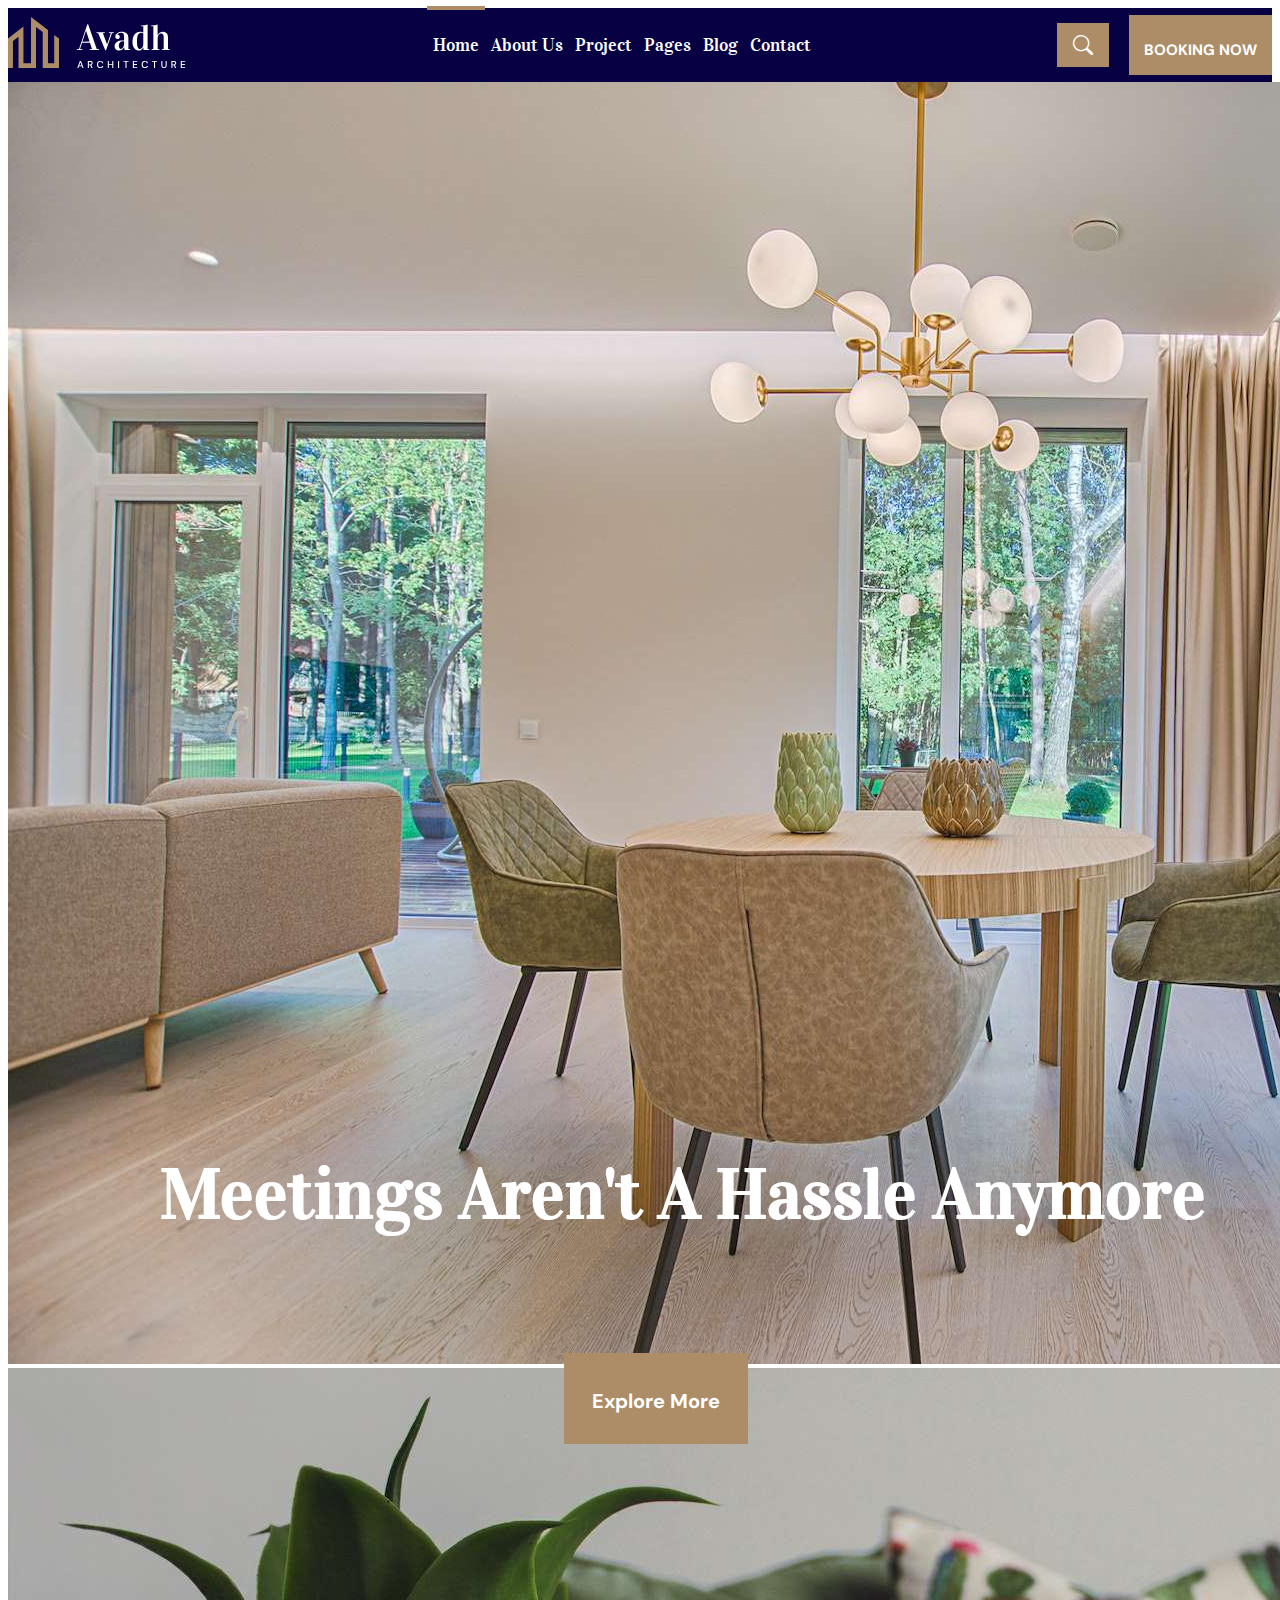
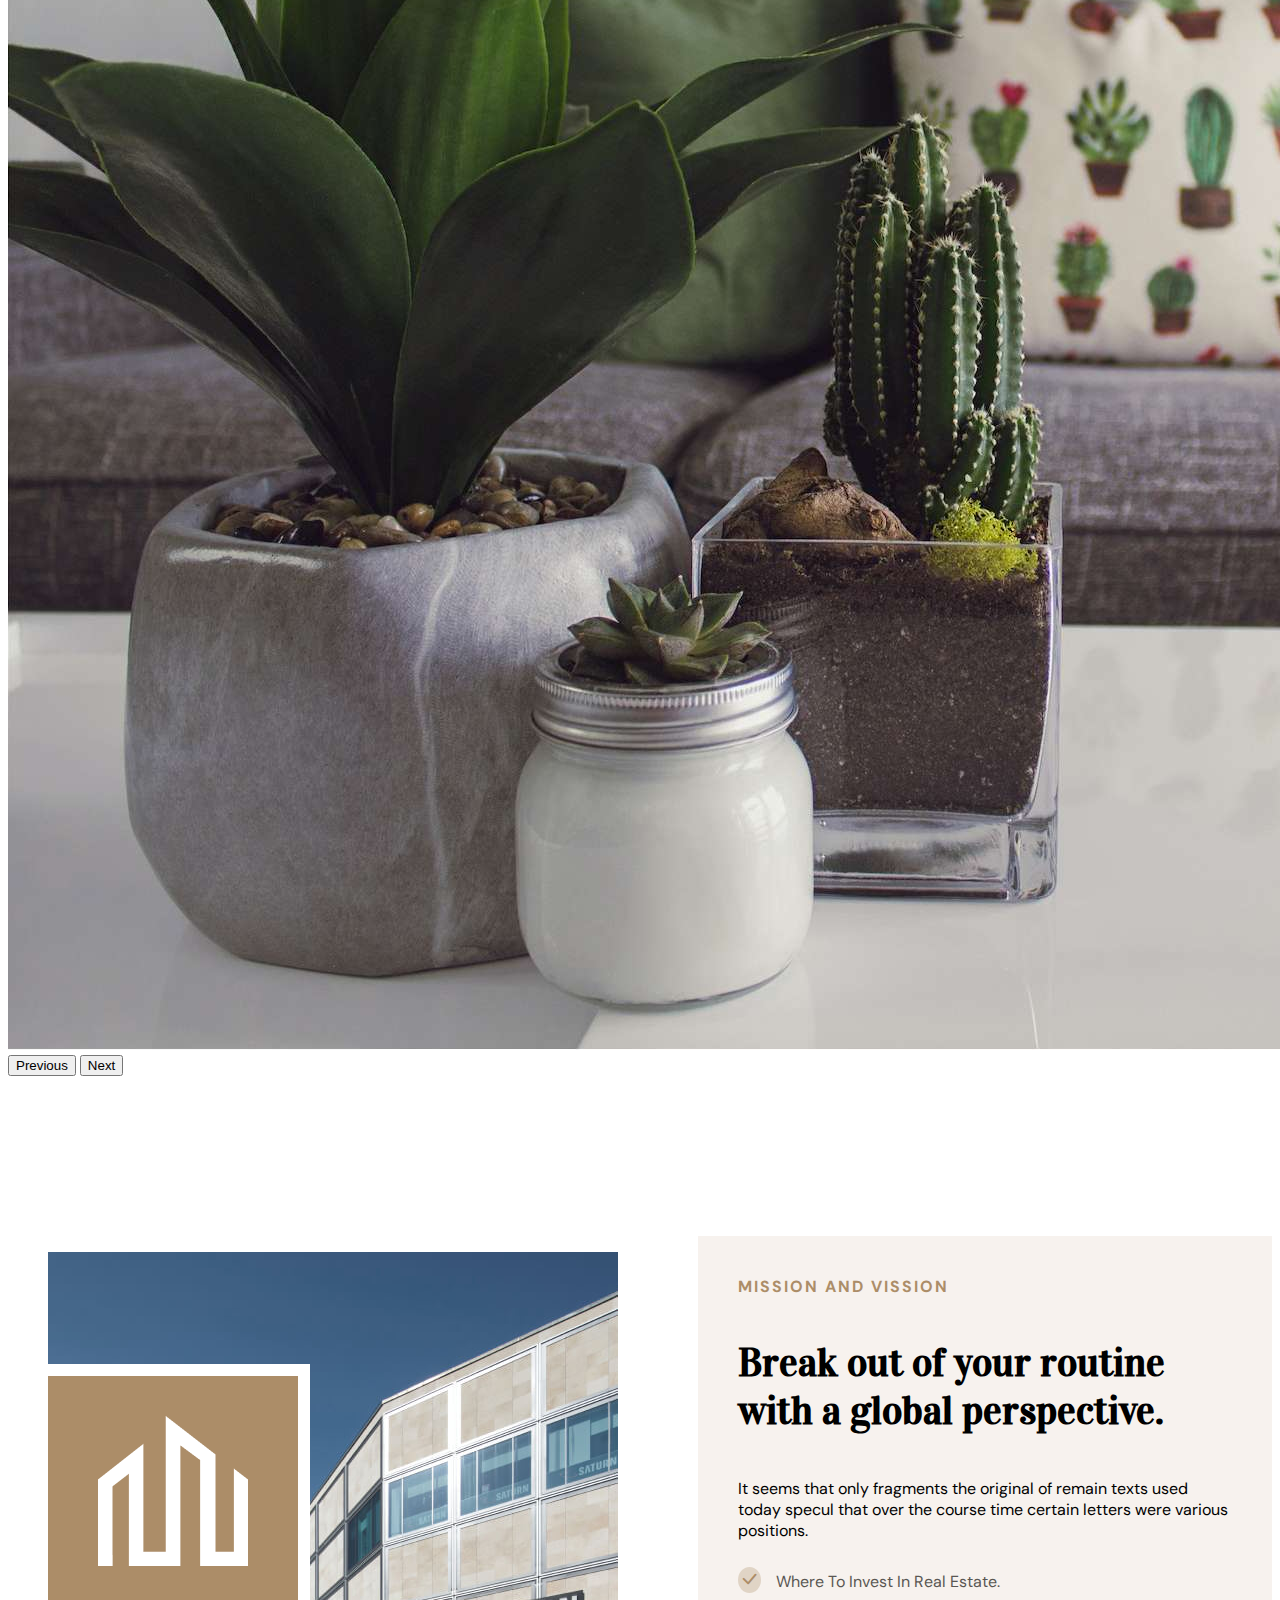
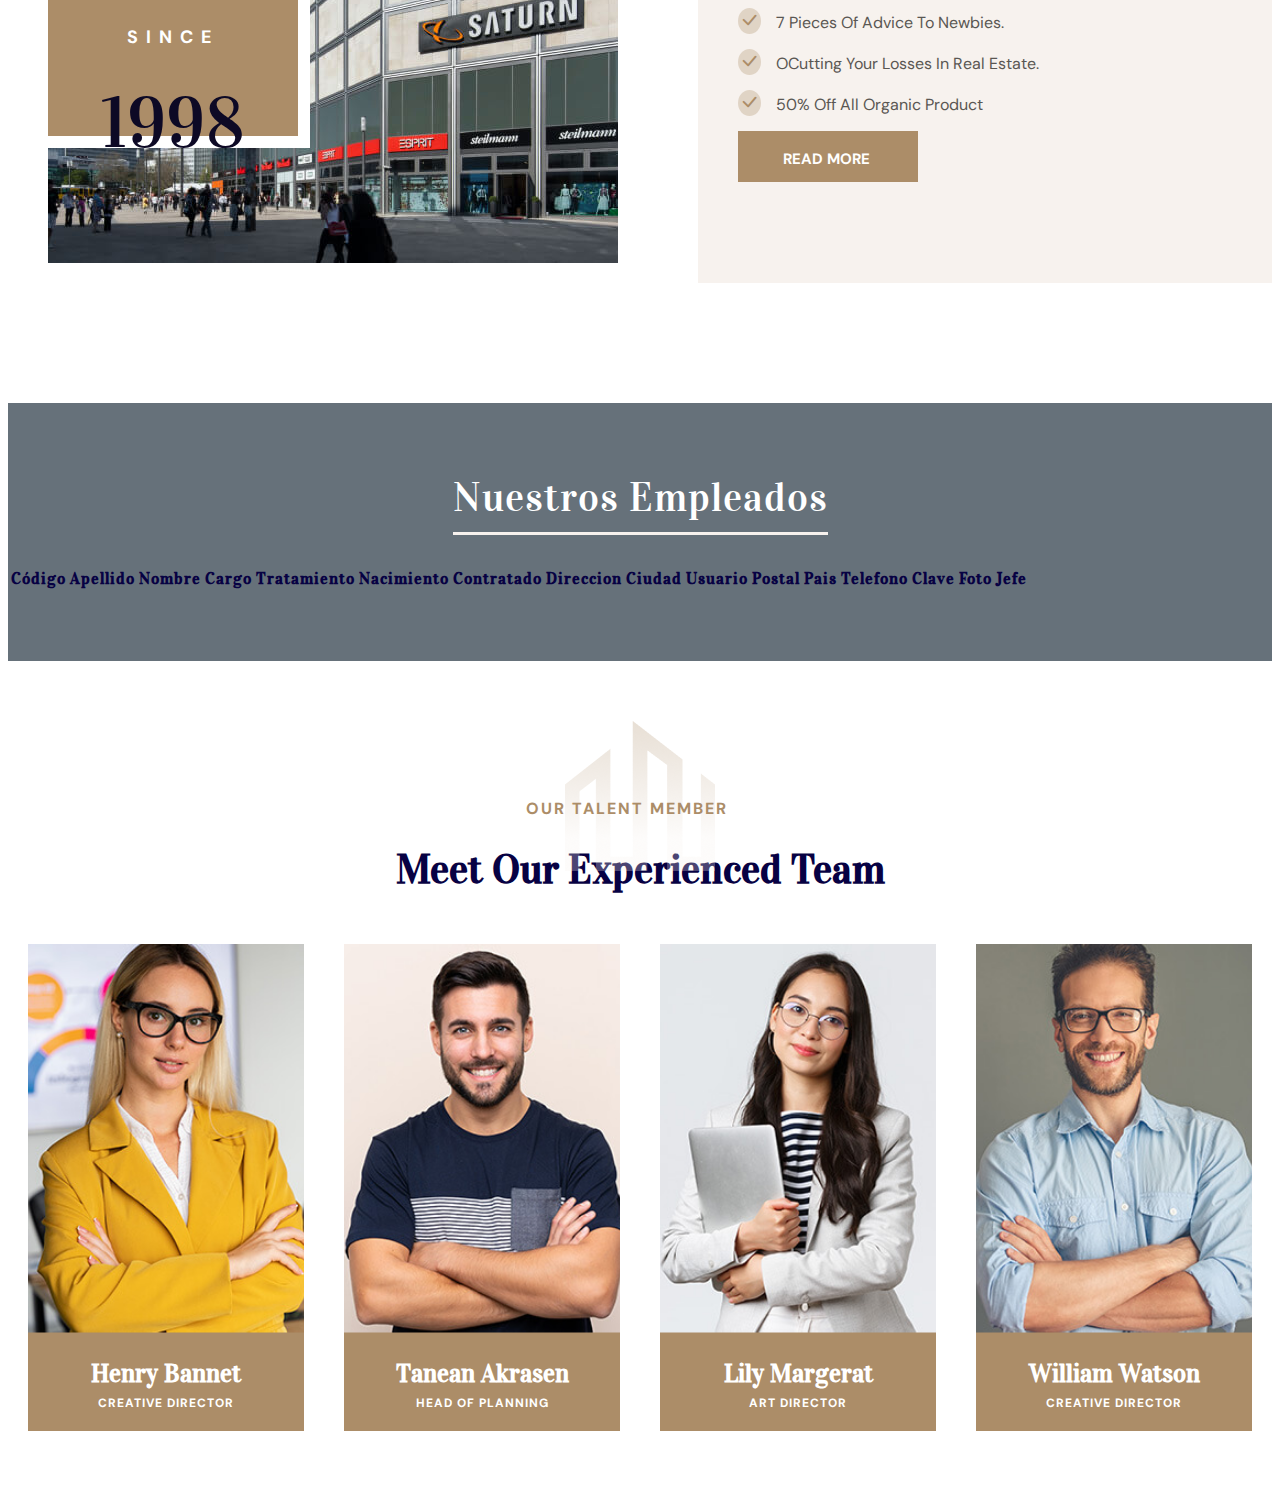
==== index.html @ 42f861f4 "Add files via upload" ====
<!DOCTYPE html>

<html lang="es">

<head>
    <meta charset="UTF-8">
    <meta http-equiv="X-UA-Compatible" content="IE=edge">
    <meta name="viewport" content="width=device-width, initial-scale=1.0">
    <link rel="shortcut icon" href="images/preloader.png" type="image/x-icon">
    <title>Avadh - Architecture & Interior</title>  
    <link href="https://cdn.jsdelivr.net/npm/bootstrap@5.2.2/dist/css/bootstrap.min.css" rel="stylesheet" integrity="sha384-Zenh87qX5JnK2Jl0vWa8Ck2rdkQ2Bzep5IDxbcnCeuOxjzrPF/et3URy9Bv1WTRi" crossorigin="anonymous">
    <link rel="stylesheet" href="https://cdn.jsdelivr.net/npm/bootstrap-icons@1.9.1/font/bootstrap-icons.css">
    <link rel="stylesheet" href="css/styles.css">
</head>

<body>
    <nav id="menu">
        <div class="container">
            <div class="fila">
                <div class="menu-barra">
                    <a href="index.html"><img src="images/logo-2.svg"></a>
                </div>
                <div class="menu-barra">
                    <li><a href="index.html">Home</a></li>
                    <li><span href="#" id="videos">About Us</span></li>
                    <li><span href="#">Project</span></li>
                    <li><span href="#"> Pages</span></li>
                    <li><span href="#">Blog</span></li>
                    <li><span href="#">Contact</span></li>
                </div>
                <div class="menu-barra">
                    <div id="buscar"><i class="bi bi-search"></i></div>
                    <div class="booking">
                        <h3>BOOKING NOW</h3>
                    </div>
                </div>
            </div>
        </div>
    </nav> <!-- menu -->

    <main id="main-content">
    
    <section id="slide">
        <div id="carouselExampleControls" class="carousel slide" data-bs-ride="carousel">
            <div class="carousel-inner">
            <div class="carousel-item active">
                <img src="images/slide1.jpg" class="d-block w-100" alt="...">
            </div>
            <div class="carousel-item">
                <img src="images/slide2.jpg" class="d-block w-100" alt="...">
            </div>
            </div>
            <button class="carousel-control-prev" type="button" data-bs-target="#carouselExampleControls" data-bs-slide="prev">
            <span class="carousel-control-prev-icon" aria-hidden="true"></span>
            <span class="visually-hidden">Previous</span>
            </button>
            <button class="carousel-control-next" type="button" data-bs-target="#carouselExampleControls" data-bs-slide="next">
            <span class="carousel-control-next-icon" aria-hidden="true"></span>
            <span class="visually-hidden">Next</span>
            </button>
        </div>
        <div id="descripcion">
            <h2>Meetings Aren't A Hassle Anymore</h2>
        </div>
        <div class="booking">
            <h3>Explore More</h3>
        </div>
    </section>

    <section id="mision">
        <div class="container">
            <div class="fila">
                <figure id="mision-main" class="columna-50">
                    <img src="images/mision1.jpg" alt="">
                    <div id="mision-descripcion">
                        <img src="images/mision2.png" alt="">
                        <h5>SINCE</h5>
                        <span>1998</span>
                    </div>
                </figure>
                <article id="vision" class="columna-50">
                    <span>MISSION AND VISSION</span>
                    <h2>Break out of your routine with a global perspective.</h2>
                    <p>It seems that only fragments the original of remain texts used today specul that over the course time certain letters were various positions.</p>
                    <li><span><i class="bi bi-check-lg"></i></span>Where To Invest In Real Estate.</li>
                    <li><span><i class="bi bi-check-lg"></i></span>7 Pieces Of Advice To Newbies.</li>
                    <li><span><i class="bi bi-check-lg"></i></span>OCutting Your Losses In Real Estate.</li>
                    <li><span><i class="bi bi-check-lg"></i></span>50% Off All Organic Product</li>
                    <div class="booking">
                        <h3>READ MORE</h3>
                    </div>
                </article>
            </div>
        </div>
    </section>

    <section id="empleados">
        <div class="container">
            <div class="col">
                <h2>Nuestros Empleados</h2>    
            </div>
            <div class="col">
                <table class="table">
                    <thead>
                        <tr>
                            <th>Código</th>
                            <th>Apellido</th>
                            <th>Nombre</th>
                            <th>Cargo</th>
                            <th>Tratamiento</th>
                            <th>Nacimiento</th>
                            <th>Contratado</th>
                            <th>Direccion</th>
                            <th>Ciudad</th>
                            <th>Usuario</th>
                            <th>Postal</th>
                            <th>Pais</th>
                            <th>Telefono</th>
                            <th>Clave</th>
                            <th>Foto</th>
                            <th>Jefe</th>
                        </tr>
                    </thead>
                    <tbody id="tbody-empleados">

                    </tbody>
                </table>
            </div>
        </div>
    </section>

    <section id="meet">
        <div class="container">
            <figure id="talent">
                <img src="images/section-title-shape-2.png" alt="">
                <div id="talent-2">
                    <span>OUR TALENT MEMBER</span>
                </div>
            </figure>
            <h2>Meet Our Experienced Team</h2>
            <div class="fila">
                <article class="persona">
                    <img src="images/1.jpg" alt="">
                    <figcaption class="meet-descripcion">
                        <h2>Henry Bannet</h2>
                        <span>CREATIVE DIRECTOR</span>
                    </figcaption>
                </article>
                <article class="persona">
                    <img src="images/2.jpg" alt="">
                    <figcaption class="meet-descripcion">
                        <h2>Tanean Akrasen</h2>
                        <span>HEAD OF PLANNING</span>
                    </figcaption>
                </article>
                <article class="persona">
                    <img src="images/3.jpg" alt="">
                    <figcaption class="meet-descripcion">
                        <h2>Lily Margerat</h2>
                        <span>ART DIRECTOR</span>
                    </figcaption>
                </article>
                <article class="persona">
                    <img src="images/4.jpg" alt="">
                    <figcaption class="meet-descripcion">
                        <h2>William Watson</h2>
                        <span>CREATIVE DIRECTOR</span>
                    </figcaption>
                </article>
            </div>
        </div>
    </section>

    </main> <!-- main-content -->

    <script src="https://cdn.jsdelivr.net/npm/bootstrap@5.2.2/dist/js/bootstrap.bundle.min.js" integrity="sha384-OERcA2EqjJCMA+/3y+gxIOqMEjwtxJY7qPCqsdltbNJuaOe923+mo//f6V8Qbsw3" crossorigin="anonymous"></script>
    <script src="jq/jquery-3.6.1.min.js"></script>
    <script src="js/main.js"></script>
</body>

</html>
---- css/styles.css ----
@import url('https://fonts.googleapis.com/css2?family=Vidaloka&display=swap');
@import url('https://fonts.googleapis.com/css2?family=DM+Sans:wght@400;500;700&display=swap');

:root{
    --color1:#070143;
    --color2:#AC8D68;
    --color3:#0D0925;
    --color4:#66717A;
    --color5:#F7F2EE;
    --color6:#5a5753;
    --color-blanco: #ffffff;
    --color-negro: #000000;
    --gris-claro: #cccccc;
    --gris-oscuro: #333333;
}

body{
    font-family: 'Vidaloka', serif;
}

li{
    list-style-type: none;
}

a{
    text-decoration: none;
}

#menu{
    background-color: var(--color1);
}

#menu .fila{
    justify-content: space-between;
}

#menu .menu-barra:nth-child(2) span{
    color: var(--color-blanco);
    font-size: 18px;
    display: block;
    padding: 26px 6px;
    cursor: pointer;
}

#menu .menu-barra:nth-child(2) span:hover{
    color: var(--color2);
    border-top: solid 4px var(--color2);
    padding: 22px 6px;
    margin-top: -4px;
}

#menu .menu-barra:nth-child(2) a{
    color: var(--color-blanco);
    font-size: 18px;
    border-top: solid 4px var(--color2);
    padding: 24px 6px;
    cursor: pointer;
}

#menu .menu-barra:nth-child(2) a:hover{
    color: var(--color2);
}

#buscar{
    color: var(--color-blanco);
    background-color: var(--color2);
    padding: 10px 16px;
    cursor: pointer;
}

#buscar i{
    font-size: 20px;
}

.booking{
    color: var(--color-blanco);
    background-color: var(--color2);
    margin-left: 20px;
    cursor: pointer;
    transition: all 0.5s ease-in-out;
}

.booking:hover{
    color: var(--color2);
    background-color: var(--color-blanco);
}

.booking h3{
    font-family: 'DM Sans', sans-serif;
    font-weight: 700;
    font-size: 15px;
    padding-left: 15px;
    padding-right: 15px;
    padding-top: 10px;
}

#slide{
    position: relative;
    max-width: 1600px;
    margin-left: auto;
    margin-right: auto;
}

#descripcion{
    position: absolute;
    top: 39%;
    left: 12%;
}

#descripcion h2{
    color: var(--color-blanco);
    font-size: 70px;
    font-weight: 700;
}

#slide .booking{
    position: absolute;
    top: 49%;
    left: 44%;
    margin-left: 0;
}

#slide .booking h3{
    font-size: 20px;
    padding-left: 28px;
    padding-right: 28px;
    padding-top: 15px;
    padding-bottom: 10px;
}

#mision{
    margin-top: 120px;
    margin-bottom: 120px;
}

#mision-main{
    position: relative;
}

#mision-main img{
    padding-top: 40px;
}

#mision-descripcion{
    position: absolute;
    top: 25%;
    left: 0;
    width: 250px;
    height: 360px;
    background-color: var(--color2);
    box-shadow: 0px 0px 0px 12px var(--color-blanco);
    text-align: center;
}

#mision-descripcion h5{
    font-family: 'DM Sans', sans-serif;
    font-weight: 700;
    letter-spacing: 8px;
    padding-top: 25px;
    font-size: 18px;
    color: var(--color-blanco);
}

#mision-descripcion span{
    font-size: 72px;
    color: var(--color3);
}

#vision{
    background-color: var(--color5);
    margin-top: 40px;
    margin-left: 40px;
    padding: 40px;
    font-family: 'DM Sans', sans-serif;
}

#vision span{
    font-weight: 700;
    letter-spacing: 2px;
    color: var(--color2);
}

#vision h2{
    font-family: 'Vidaloka', serif;
    font-size: 39px;
    padding-top: 10px;
}

#vision p{
    padding-top: 10px;
    padding-bottom: 10px;
}

#vision li{
    color: var(--color6);
    margin-bottom: 15px;
}
#vision li i{
    color: var(--color2);
}

#vision li span{
    font-size: 20px;
    padding-left: 1px;
    margin-right: 15px;
    border-radius: 50%;
    background-color: rgba(172, 141, 104, 0.3);
}

#vision .booking{
    margin-left: 0;
    width: 180px;
}

#vision .booking h3{
    color: var(--color-blanco);
    font-size: 15px;
    font-weight: 700;
    padding-left: 45px;
    padding-right: 45px;
    padding-top: 18px;
    padding-bottom: 13px;
}

#vision .booking a:hover{
    color: var(--color2);
}

#empleados{
    background-color: var(--color4);
    color: var(--color-blanco);
    padding-top: 70px;
    padding-bottom: 70px;
}

#empleados .container{
    max-width: 1500px;
}

#empleados h2{
    margin: auto;
    margin-bottom: 30px;
    font-size: 40px;
    letter-spacing: 1px;
    font-weight: 500;
    color: var(--color-blanco);
    padding-bottom: 10px;
    border-bottom: solid 3px var(--color5);
    max-width: max-content;
}

#empleados th{
    color: var(--color1);
    letter-spacing: 1px;
}

#empleados td{
    color: var(--color5);
}

#meet{
    margin-top: 60px;
    margin-bottom: 60px;
}

#meet h2{
    color: #070143;
    text-align: center;
    margin-top: -30px;
    font-size: 40px;
    margin-bottom: 30px;
}

#talent{
    position: relative;
    text-align: center;
    margin: auto;
}

#talent-2{
    position: absolute;
    margin: auto;
    top: 50%;
    left: 41%;
}

#talent-2 span{
    font-family: 'DM Sans', sans-serif;
    font-weight: 700;
    letter-spacing: 2px;
    color: var(--color2);
}

#meet .fila{
    justify-content: center;
}

#meet .persona{
    margin: 20px;
    text-align: center;
    background-color: var(--color2);
}

#meet .meet-descripcion{
    margin-top: 50px;
    padding: 20px;
}

#meet .meet-descripcion h2{
    color: var(--color-blanco);
    font-size: 25px;
    margin-bottom: 2px;
    transition: all 0.5s ease-in-out;
    cursor: pointer;
}

#meet .meet-descripcion h2:hover{
    color: var(--color3);
}

#meet .meet-descripcion span{
    color: var(--color-blanco);
    font-weight: 700;
    letter-spacing: 1px;
    font-size: 12px;
    font-family: 'DM Sans', sans-serif;
}

#meet .persona{
    overflow: hidden;
    width: 500px;
}

#meet .persona img{
    transform: scale(1.1);
    cursor: pointer;
    transition: all 0.5s ease-in-out;
}

#meet .persona img:hover{
    transform: scale(1.2); /* agranda la img al pasar el puntero */
    filter: grayscale(40%);
}

#about {
    margin-top: 50px;
    margin-bottom: 50px;
}

#about .col-4{
    display: block;
    max-width: 500px;
    margin: 20px;
    margin-left: auto;
    margin-right: auto;
}

.menu-barra {
    display: flex;
    align-items: center;
}

.fila{
    display: flex;
}

.columna-50 {
    flex-basis: 50%;
    max-width: 50%;
}
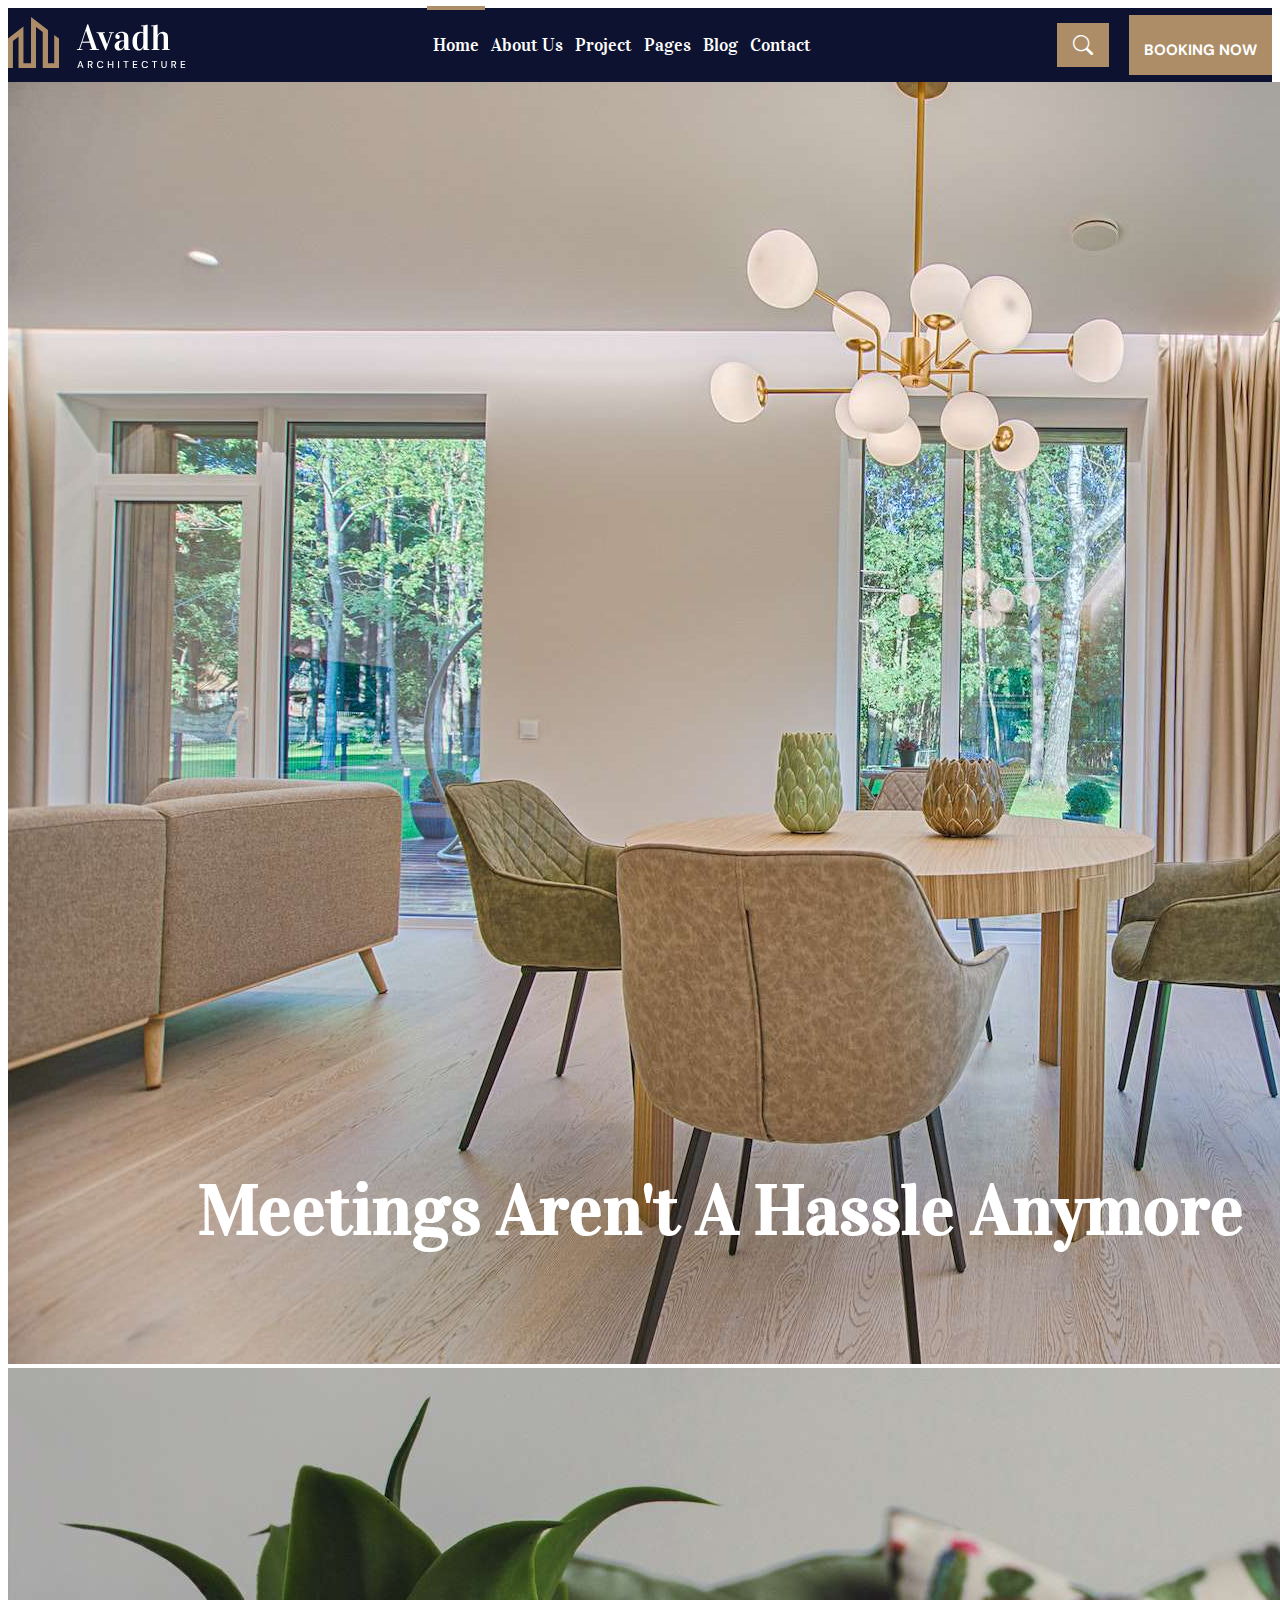
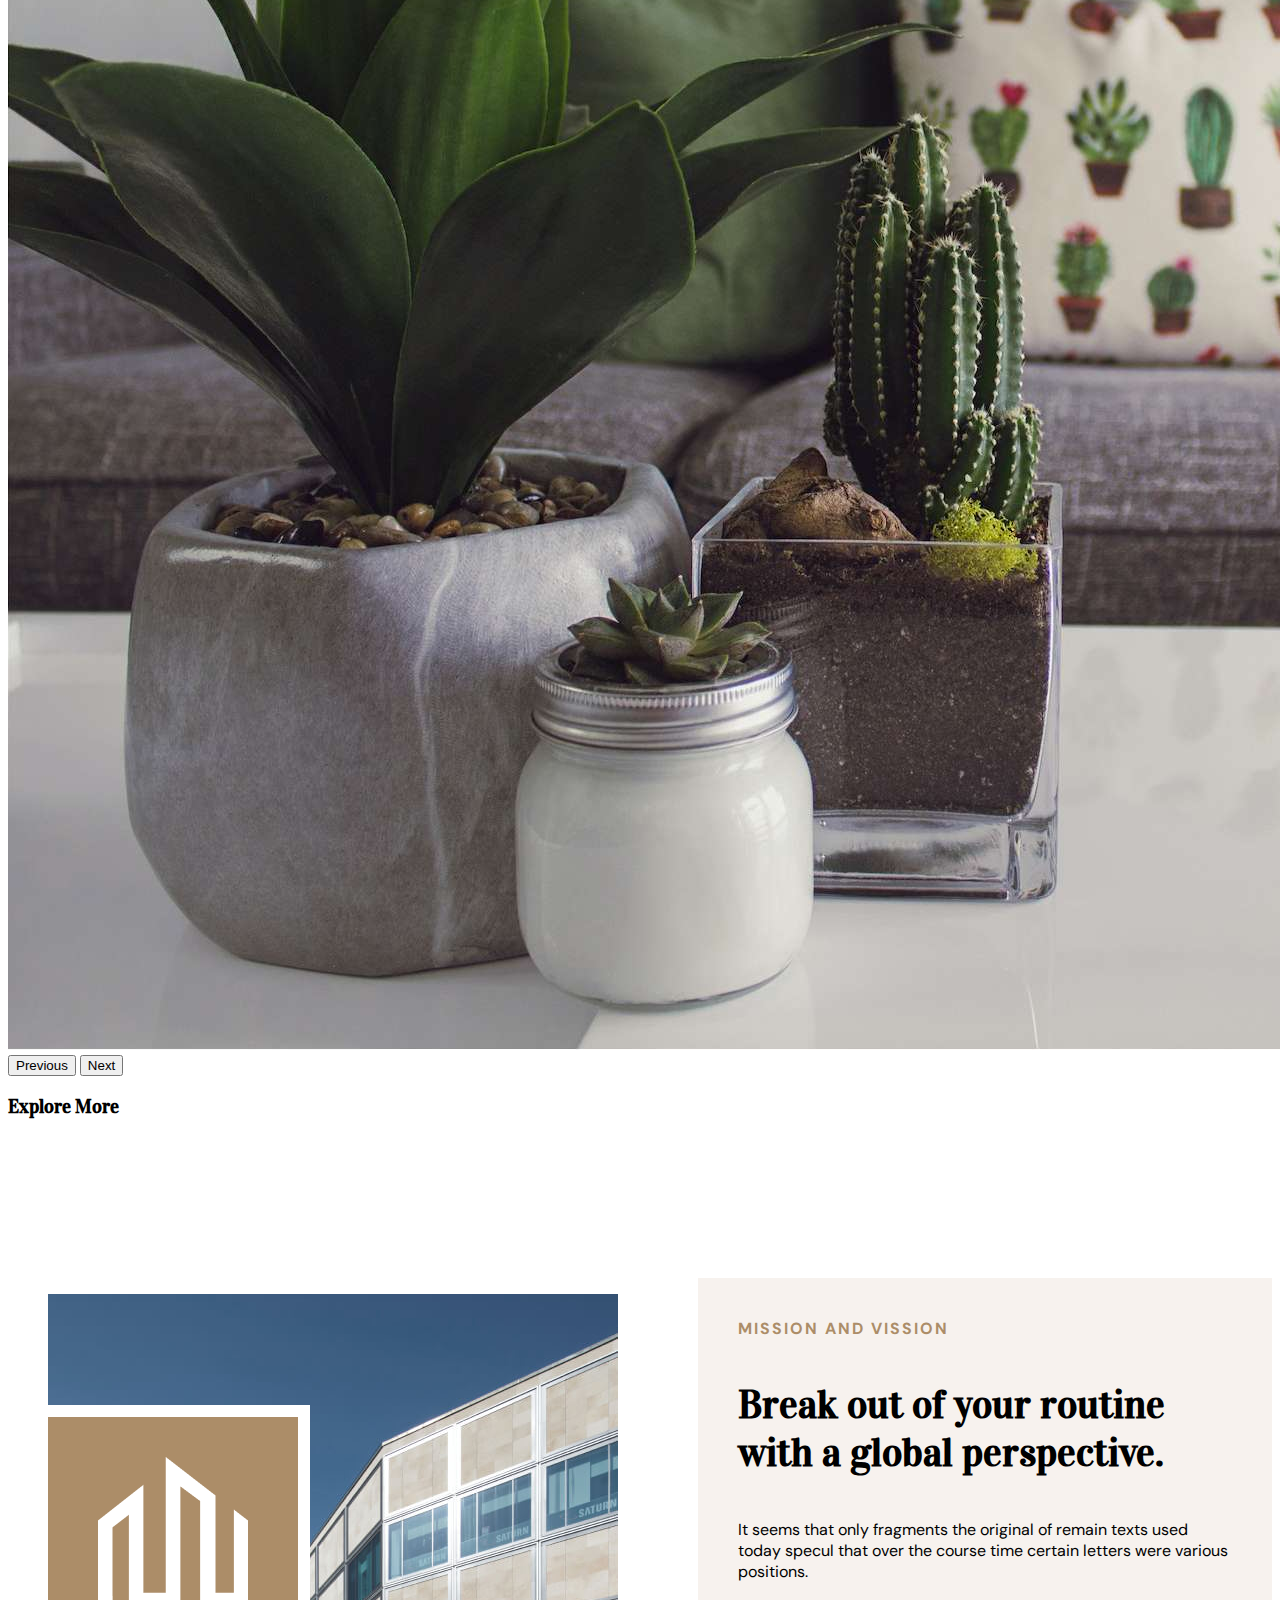
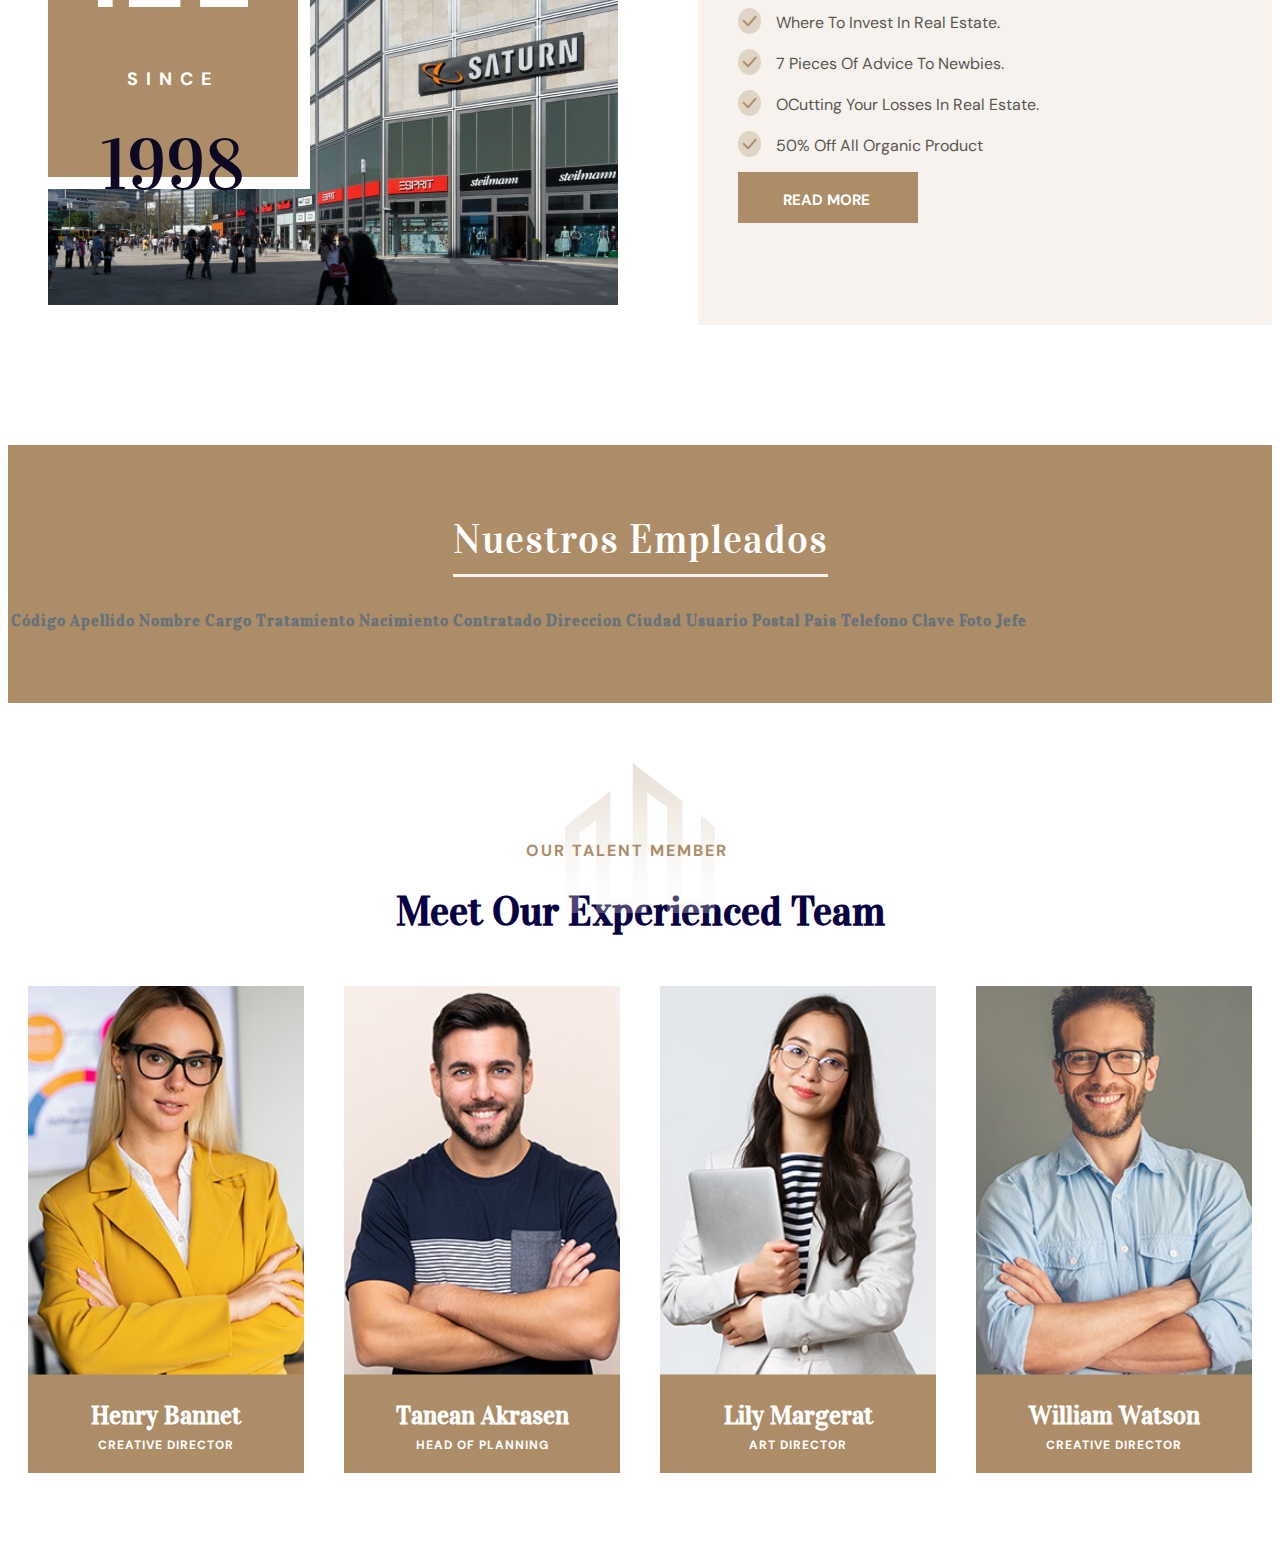
==== commit aecb3e49: "Add files via upload" ====
--- a/index.html
+++ b/index.html
@@ -59,12 +59,14 @@
             <span class="visually-hidden">Next</span>
             </button>
         </div>
-        <div id="descripcion">
-            <h2>Meetings Aren't A Hassle Anymore</h2>
-        </div>
-        <div class="booking">
-            <h3>Explore More</h3>
-        </div>
+        <div class="contenedor">
+            <div class="contenedor2">
+                <div id="descripcion">
+                    <h2>Meetings Aren't A Hassle Anymore</h2>
+                </div>
+                <h3 id="explore">Explore More</h3>
+            </div> <!-- contenedor2 -->
+        </div> <!-- contenedor -->
     </section>
 
     <section id="mision">
@@ -140,28 +142,36 @@
             <h2>Meet Our Experienced Team</h2>
             <div class="fila">
                 <article class="persona">
-                    <img src="images/1.jpg" alt="">
+                    <div class="persona2">
+                        <img src="images/1.jpg" alt="" class="img-ajustar">
+                    </div>
                     <figcaption class="meet-descripcion">
                         <h2>Henry Bannet</h2>
                         <span>CREATIVE DIRECTOR</span>
                     </figcaption>
                 </article>
                 <article class="persona">
-                    <img src="images/2.jpg" alt="">
+                    <div class="persona2">
+                        <img src="images/2.jpg" alt="" class="img-ajustar">
+                    </div>
                     <figcaption class="meet-descripcion">
                         <h2>Tanean Akrasen</h2>
                         <span>HEAD OF PLANNING</span>
                     </figcaption>
                 </article>
                 <article class="persona">
-                    <img src="images/3.jpg" alt="">
+                    <div class="persona2">
+                        <img src="images/3.jpg" alt="" class="img-ajustar">
+                    </div>
                     <figcaption class="meet-descripcion">
                         <h2>Lily Margerat</h2>
                         <span>ART DIRECTOR</span>
                     </figcaption>
                 </article>
                 <article class="persona">
-                    <img src="images/4.jpg" alt="">
+                    <div class="persona2">
+                        <img src="images/4.jpg" alt="" class="img-ajustar">
+                    </div>
                     <figcaption class="meet-descripcion">
                         <h2>William Watson</h2>
                         <span>CREATIVE DIRECTOR</span>
--- a/css/styles.css
+++ b/css/styles.css
@@ -2,7 +2,7 @@
 @import url('https://fonts.googleapis.com/css2?family=DM+Sans:wght@400;500;700&display=swap');
 
 :root{
-    --color1:#070143;
+    --color1:#0D1230;
     --color2:#AC8D68;
     --color3:#0D0925;
     --color4:#66717A;
@@ -96,15 +96,12 @@
 
 #slide{
     position: relative;
-    max-width: 1600px;
-    margin-left: auto;
-    margin-right: auto;
 }
 
 #descripcion{
     position: absolute;
     top: 39%;
-    left: 12%;
+    left: 15%;
 }
 
 #descripcion h2{
@@ -213,7 +210,6 @@
 }
 
 #vision .booking h3{
-    color: var(--color-blanco);
     font-size: 15px;
     font-weight: 700;
     padding-left: 45px;
@@ -222,12 +218,8 @@
     padding-bottom: 13px;
 }
 
-#vision .booking a:hover{
-    color: var(--color2);
-}
-
 #empleados{
-    background-color: var(--color4);
+    background-color: var(--color2);
     color: var(--color-blanco);
     padding-top: 70px;
     padding-bottom: 70px;
@@ -250,7 +242,7 @@
 }
 
 #empleados th{
-    color: var(--color1);
+    color: var(--color4);
     letter-spacing: 1px;
 }
 
@@ -367,4 +359,4 @@
 .columna-50 {
     flex-basis: 50%;
     max-width: 50%;
-}+}
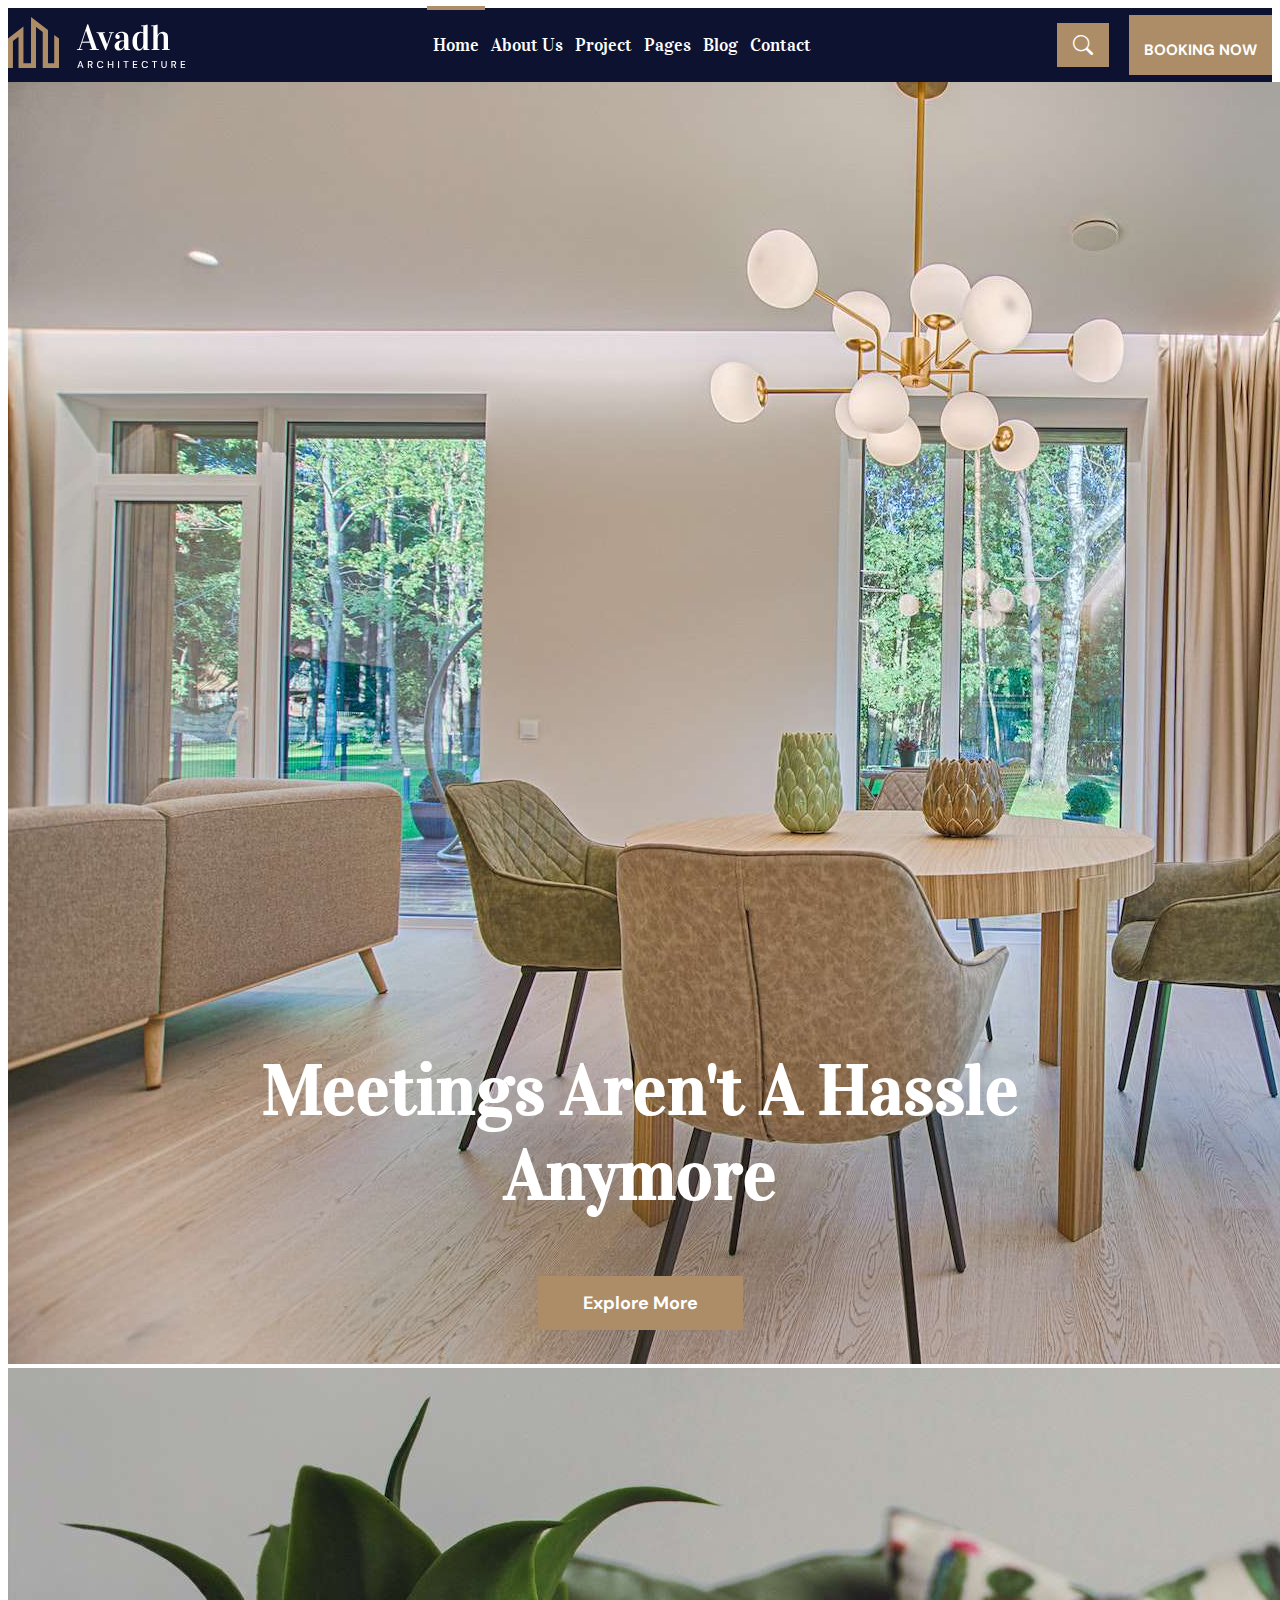
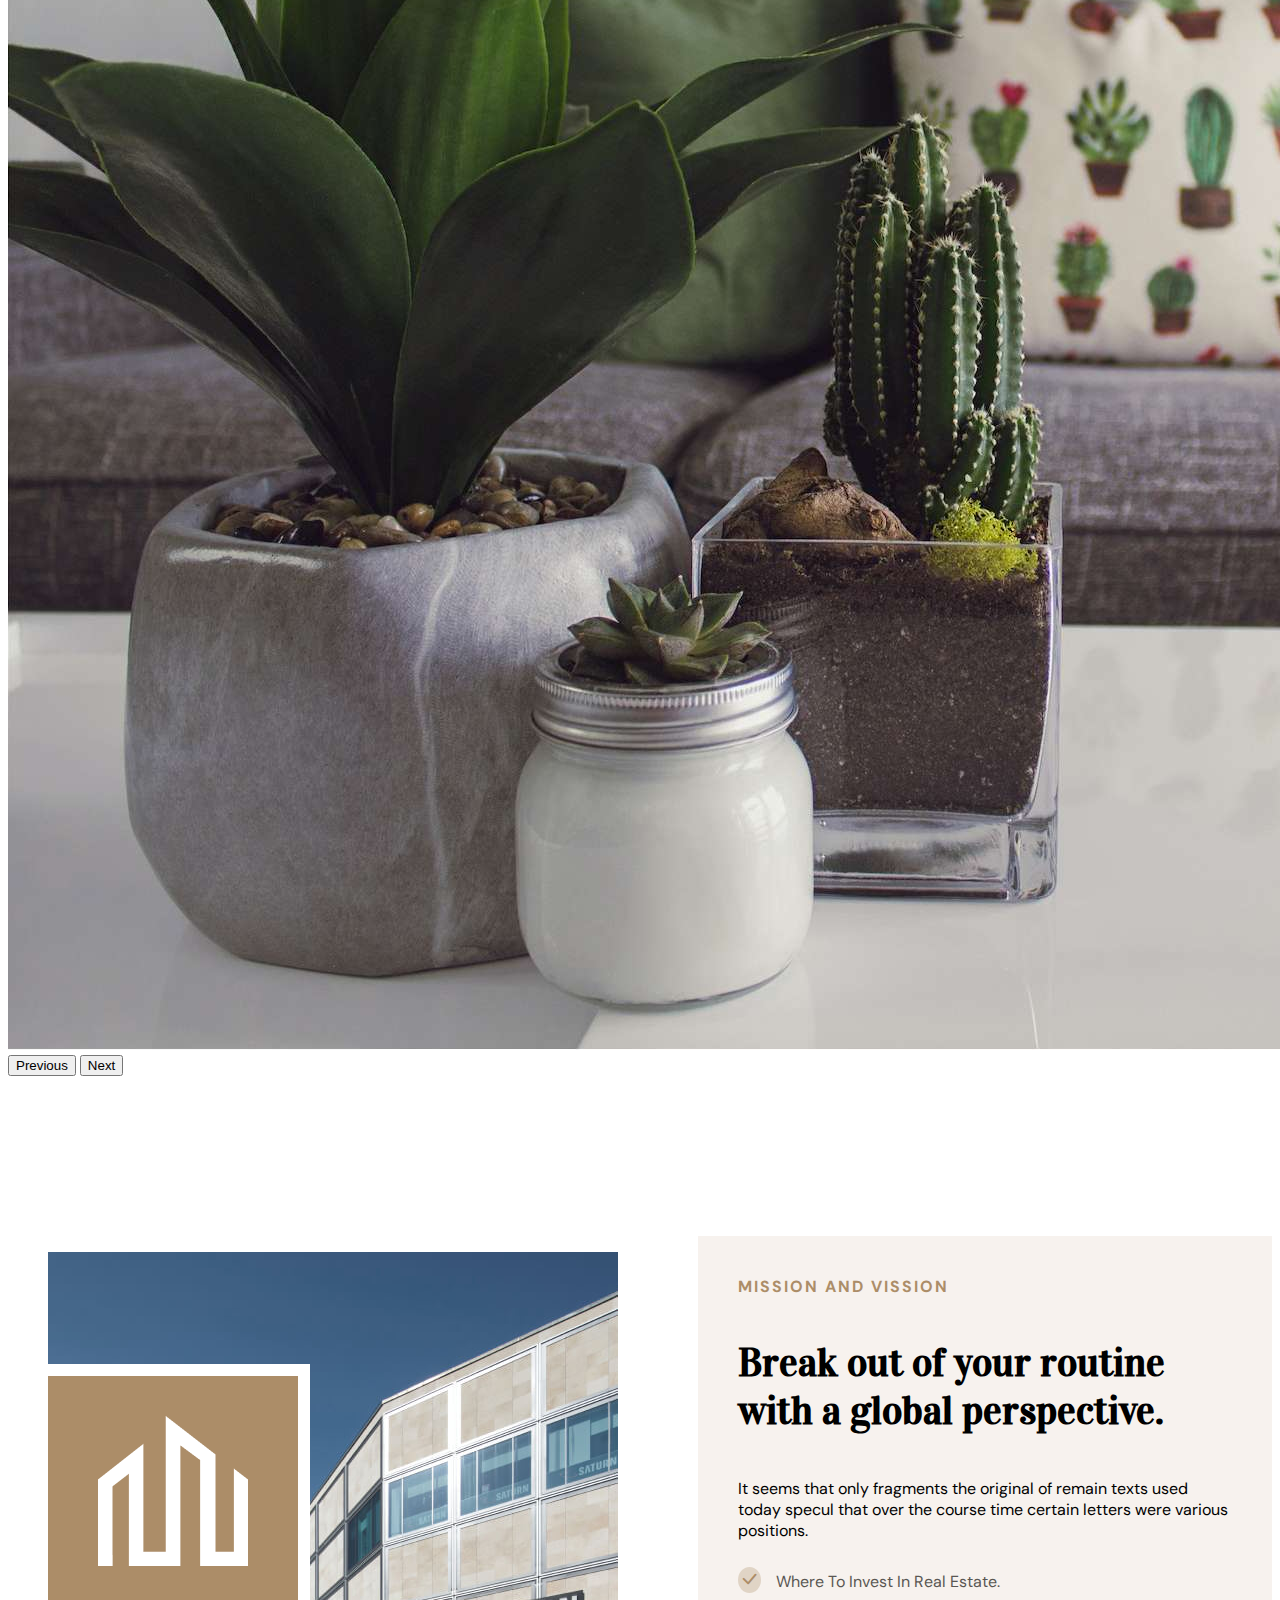
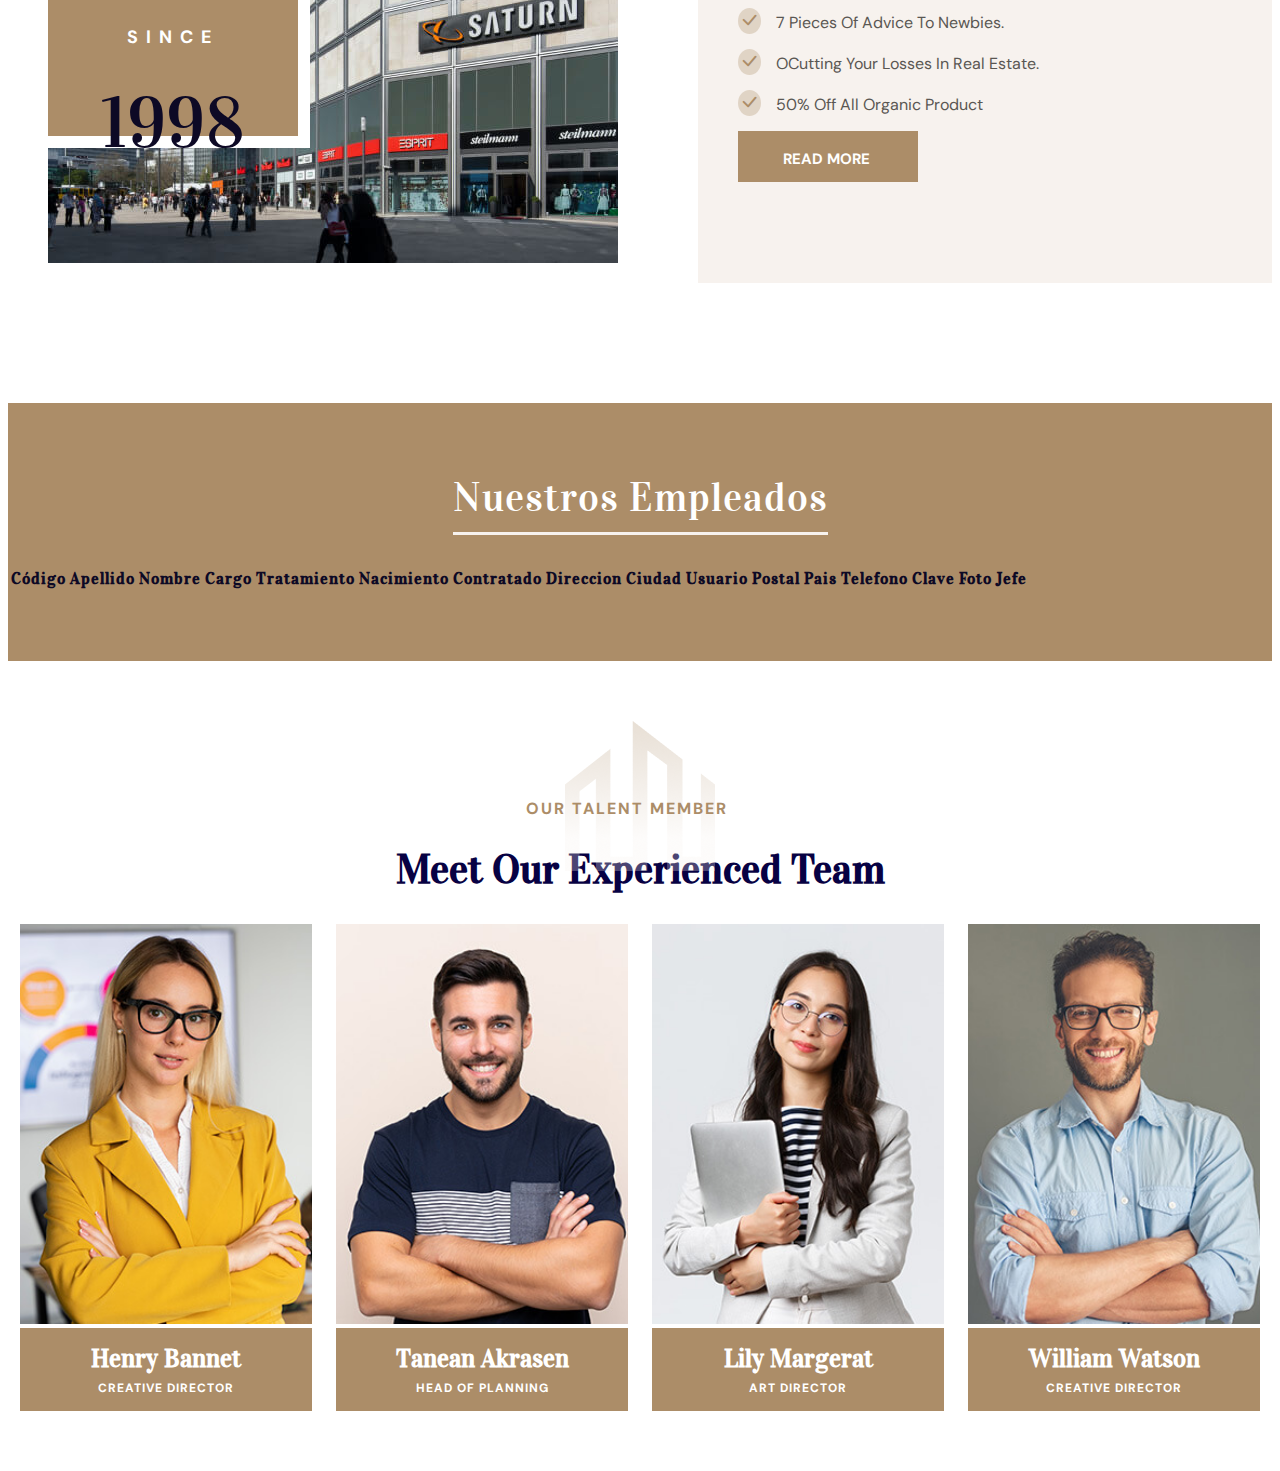
==== commit 22630b16: "Add files via upload" ====
--- a/index.html
+++ b/index.html
@@ -142,8 +142,10 @@
             <h2>Meet Our Experienced Team</h2>
             <div class="fila">
                 <article class="persona">
-                    <div class="persona2">
-                        <img src="images/1.jpg" alt="" class="img-ajustar">
+                    <div class="persona1">
+                        <div class="persona2">
+                            <img src="images/1.jpg" alt="" class="img-ajustar">
+                        </div>
                     </div>
                     <figcaption class="meet-descripcion">
                         <h2>Henry Bannet</h2>
@@ -151,8 +153,10 @@
                     </figcaption>
                 </article>
                 <article class="persona">
-                    <div class="persona2">
-                        <img src="images/2.jpg" alt="" class="img-ajustar">
+                    <div class="persona1">
+                        <div class="persona2">
+                            <img src="images/2.jpg" alt="" class="img-ajustar">
+                        </div>
                     </div>
                     <figcaption class="meet-descripcion">
                         <h2>Tanean Akrasen</h2>
@@ -160,8 +164,10 @@
                     </figcaption>
                 </article>
                 <article class="persona">
-                    <div class="persona2">
-                        <img src="images/3.jpg" alt="" class="img-ajustar">
+                    <div class="persona1">
+                        <div class="persona2">
+                            <img src="images/3.jpg" alt="" class="img-ajustar">
+                        </div>
                     </div>
                     <figcaption class="meet-descripcion">
                         <h2>Lily Margerat</h2>
@@ -169,8 +175,10 @@
                     </figcaption>
                 </article>
                 <article class="persona">
-                    <div class="persona2">
-                        <img src="images/4.jpg" alt="" class="img-ajustar">
+                    <div class="persona1">
+                        <div class="persona2">
+                            <img src="images/4.jpg" alt="" class="img-ajustar">
+                        </div>
                     </div>
                     <figcaption class="meet-descripcion">
                         <h2>William Watson</h2>
--- a/css/styles.css
+++ b/css/styles.css
@@ -72,57 +72,63 @@
     font-size: 20px;
 }
 
-.booking{
-    color: var(--color-blanco);
-    background-color: var(--color2);
-    margin-left: 20px;
-    cursor: pointer;
-    transition: all 0.5s ease-in-out;
-}
-
-.booking:hover{
-    color: var(--color2);
+#slide{
+    position: relative;
+}
+
+#slide .contenedor2{
+    position: absolute;
+    top: 35%;
+    left: 0;
+    right: 0;
+}
+
+#descripcion{
+    max-width: 780px;
+    margin: auto;
+}
+
+#descripcion h2{
+    color: var(--color-blanco);
+    font-size: 70px;
+    font-weight: 700;
+}
+
+#explore{
+    display: block;
+    margin: auto;
+    margin-top: 20px;
+    max-width: fit-content;
+    font-size: 18px;
+    font-family: 'DM Sans', sans-serif;
+    font-weight: 700;
+    padding: 15px 45px;
+    color: var(--color-blanco);
+    background-color: var(--color2);
+    cursor: pointer;
+    position: relative;
+    z-index: 2;
+    box-sizing: border-box;
+}
+
+#explore:hover{
+    color: var(--color2);
+}
+
+#explore::after{
+    content: "";
+    width: 100%;
+    top: 0;
+    left: 0;
+    height: 0px;
+    position: absolute;
+    transition: all 0.4s ease-in-out;
+    z-index: -2;
+}
+
+#explore:hover::after{
+    height: 100%;
     background-color: var(--color-blanco);
-}
-
-.booking h3{
-    font-family: 'DM Sans', sans-serif;
-    font-weight: 700;
-    font-size: 15px;
-    padding-left: 15px;
-    padding-right: 15px;
-    padding-top: 10px;
-}
-
-#slide{
-    position: relative;
-}
-
-#descripcion{
-    position: absolute;
-    top: 39%;
-    left: 15%;
-}
-
-#descripcion h2{
-    color: var(--color-blanco);
-    font-size: 70px;
-    font-weight: 700;
-}
-
-#slide .booking{
-    position: absolute;
-    top: 49%;
-    left: 44%;
-    margin-left: 0;
-}
-
-#slide .booking h3{
-    font-size: 20px;
-    padding-left: 28px;
-    padding-right: 28px;
-    padding-top: 15px;
-    padding-bottom: 10px;
 }
 
 #mision{
@@ -242,7 +248,7 @@
 }
 
 #empleados th{
-    color: var(--color4);
+    color: var(--color3);
     letter-spacing: 1px;
 }
 
@@ -288,14 +294,14 @@
 }
 
 #meet .persona{
-    margin: 20px;
-    text-align: center;
-    background-color: var(--color2);
+    width: 500px;
+    margin: 0px 12px;
 }
 
 #meet .meet-descripcion{
-    margin-top: 50px;
-    padding: 20px;
+    padding: 45px 0px 15px;
+    text-align: center;
+    background-color: var(--color2);
 }
 
 #meet .meet-descripcion h2{
@@ -318,33 +324,59 @@
     font-family: 'DM Sans', sans-serif;
 }
 
-#meet .persona{
+#meet .persona1{
     overflow: hidden;
-    width: 500px;
-}
-
-#meet .persona img{
+}
+
+#meet .persona2{
+    position: relative;
+    transition: all 0.4s ease-in-out;
+}
+
+#meet .persona2:hover{
     transform: scale(1.1);
-    cursor: pointer;
-    transition: all 0.5s ease-in-out;
-}
-
-#meet .persona img:hover{
-    transform: scale(1.2); /* agranda la img al pasar el puntero */
-    filter: grayscale(40%);
+}
+
+#meet .persona2::after{
+    content: "";
+    width: 100%;
+    height: 100%;
+    top: 0;
+    left: 0;
+    background-color: rgba(13, 9, 37, 0.3);
+    opacity: 0%;
+    position: absolute;
+    visibility: visible;
+    transition: all 0.4s ease-in-out;
+}
+
+#meet .persona2:hover::after{
+    opacity: 100%;
 }
 
 #about {
-    margin-top: 50px;
-    margin-bottom: 50px;
-}
-
-#about .col-4{
-    display: block;
+    margin-top: 10px;
+    margin-bottom: 10px;
+    text-align: center;
+}
+
+#about .ratio{
+    margin: 10px auto;
+    display: inline-block;
     max-width: 500px;
-    margin: 20px;
+}
+
+.contenedor{
+    max-width: 1200px;
     margin-left: auto;
     margin-right: auto;
+}
+
+.contenedor2{
+    max-width: 1100px;
+    margin-left: auto;
+    margin-right: auto;
+    text-align: center;
 }
 
 .menu-barra {
@@ -360,3 +392,48 @@
     flex-basis: 50%;
     max-width: 50%;
 }
+
+.img-ajustar {
+    /* Se utiliza para ajustar el ancho de la imagen
+    al ancho de su caja contenedora */
+    width: 100%;
+    height: auto;
+}
+
+.booking{
+    color: var(--color-blanco);
+    background-color: var(--color2);
+    margin-left: 20px;
+    cursor: pointer;
+    position: relative;
+    z-index: 1;
+}
+
+.booking:hover{
+    color: var(--color2);
+}
+
+.booking::after{
+    content: "";
+    width: 100%;
+    top: 0;
+    left: 0;
+    height: 0px;
+    position: absolute;
+    transition: all 0.4s ease-in-out;
+    z-index: -1;
+}
+
+.booking:hover::after{
+    height: 100%;
+    background-color: var(--color-blanco);
+}
+
+.booking h3{
+    font-family: 'DM Sans', sans-serif;
+    font-weight: 700;
+    font-size: 15px;
+    padding-left: 15px;
+    padding-right: 15px;
+    padding-top: 10px;
+}